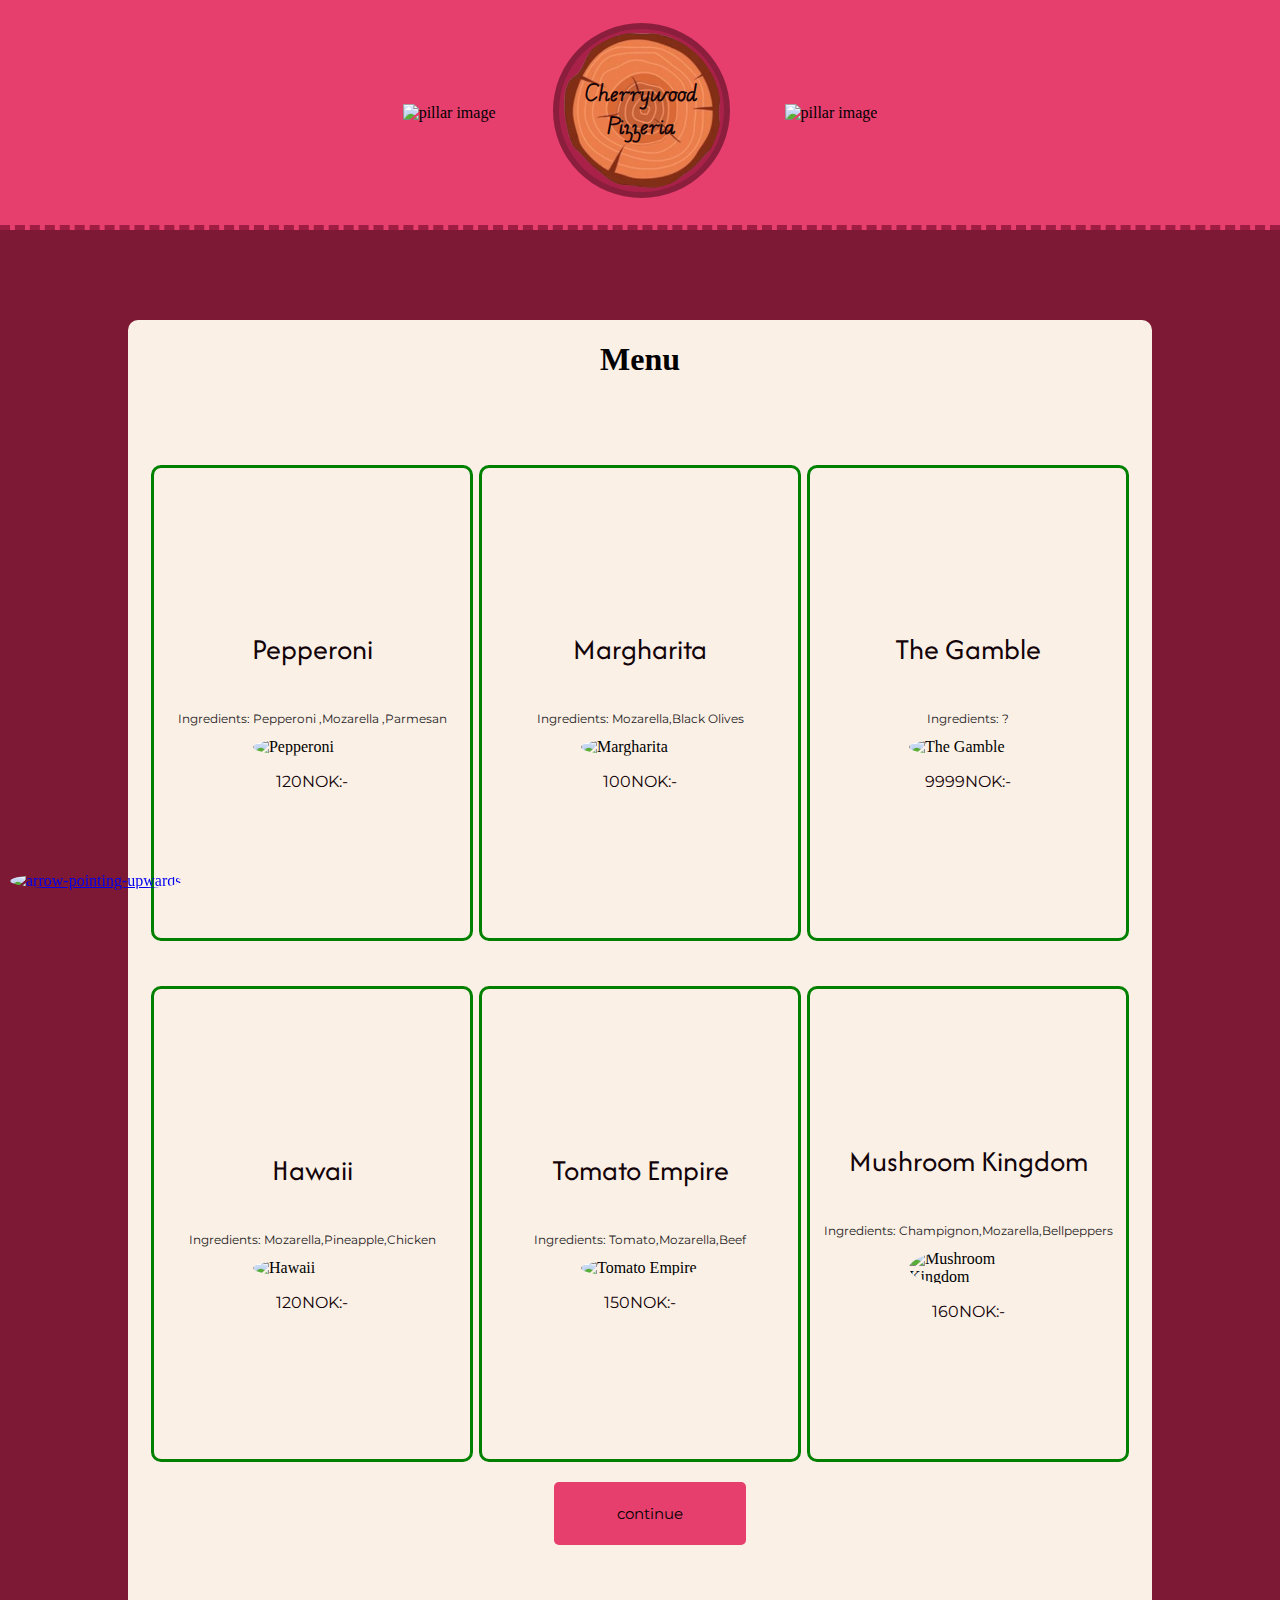
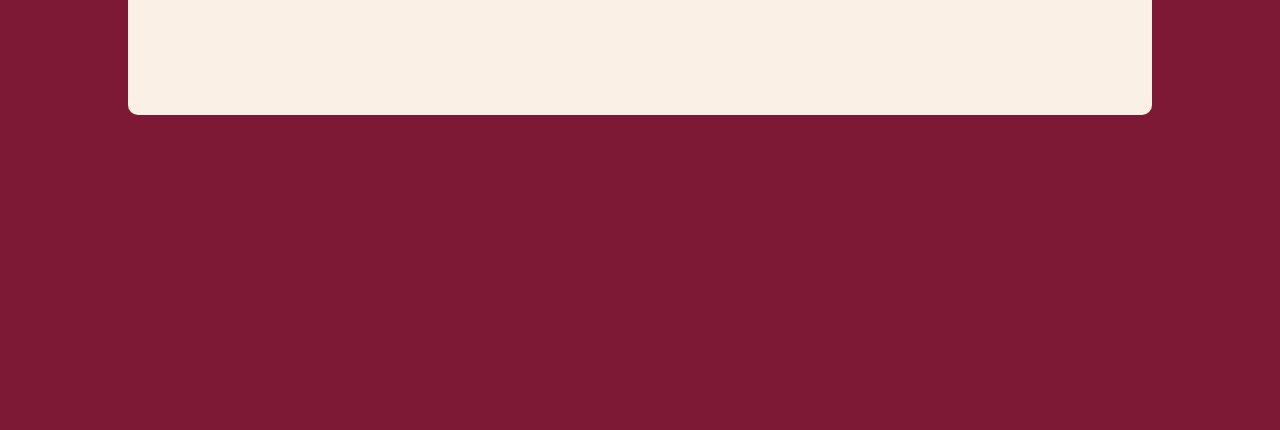
==== index.html @ 9fa5c03f "name changed for github pages" ====
<!DOCTYPE html>
<html lang="en">

<head>
    <meta charset="UTF-8">
    <meta name="viewport" content="width=device-width, initial-scale=1.0">
    <title>Document</title>
    <link rel="stylesheet" href="/css/main.css">
</head>

<body>
    <div class="wrapper">
        <a href="#header" id="anchor"><img src="/img/arrow-up.png" alt="arrow-pointing-upwards"></a>
        <div class="main-header-container" id="header">
            <div>
                <img src="/img/pillar.png" alt="pillar image" class="pillar-image">
            </div>
            <a href="#main-header-container"> 
                <div class="header-container">
                    <img src="/img/cherryLog.png" alt="Cherrywood Pizzeria Logo">
                    <h1>Cherrywood Pizzeria</h1>
                </div>
            </a>
            <div>
                <img src="/img/pillar.png" alt="pillar image" class="pillar-image">
            </div>
        </div>
        <div class="order-wrapper">
            <div class="menu-container">
                <h1 id="menu-container-header">Menu</h1>
                <div class="menu-item-container"></div>
                <div class="extras-item-container" id="extras-item-container"></div>
                <div class="drinks-item-container"></div>
                <div class="payment-item-wrapper">
                    <div class="payment-item-container"></div>
                </div>
                <div class="button-container">
                    <a href="#header"><button class="back">back</button></a>
                    <a href="#header"><button class="continue">continue</button></a>
                </div>
            </div>
        </div>
        <div class="footer-container" id="footer-area">
        </div>
    </div>
    <script src="/script/elements.js"></script>
    <script src="/script/selection.js"></script>
    <script src="/script/route.js"></script>
</body>

</html>
---- css/main.css ----
@font-face {
    font-family: 'cursive';
    src: url('/fonts/Cursive/static/cursive-Regular.ttf');
}
@font-face {
    font-family: 'montserrat';
    src: url('/fonts/Montserrat/static/Montserrat-Regular.ttf');
}
@font-face {
    font-family: 'amanda-black';
    src: url('/fonts/Amanda-black/amanda-black.regular.ttf');
}
@font-face {
    font-family: 'afacad';
    src: url('/fonts/Afacad_Flux/static/AfacadFlux-Regular.ttf');
}

body {
    margin: 0;
    padding: 0;
}
#anchor{
    position: fixed;
    bottom: 10px;
    left: 10px;
}
#anchor img{
    width: 50px;
    height: auto;
    border-radius: 50%;

}
.main-header-container {
    width: 100%;
    height: 25vh;
    background: #E63E6D;
    display: flex;
    justify-content: center;
    align-items: center;
    border: 0;
    stroke-dasharray: 1px 1px;
    border-bottom: 5px #9f1d42 solid;
    border-style: dashed;
}

.header-container {
    position: relative;
    display: inline-block;
}

.header-container img {
    width: 55%;
    height: auto;
    display: block;
    background-color: #9f1d42;
    border: 6px solid #7D1935;
    border-radius: 50%;
    padding: 3px;
    opacity: 0.85;
    margin-left: 20%;
}

.header-container h1 {
    position: absolute;
    top: 50%;
    left: 50%;
    width: 10vw;
    transform: translate(-50%, -50%);
    margin: 0;
    font-family: 'cursive';
    font-size: 19px;
    text-align: center;
    color: #130308;
}

.order-wrapper {
    width: 100%;
    min-height: 200vh;
    background: #7D1935;
    display: flex;
    justify-content: center;
}

.menu-container{
    width: 80%;
    height: fit-content;
    min-height: 155vh;
    background: #FAF0E6;
    border-radius: 10px;
    margin-top: 10vh;
}

.menu-container h1{
    padding: 0;
    text-align: center;
    font-family: 'amanda-black';
}

.menu-item-container, .extras-item-container, .drinks-item-container{
    display: flex;
    flex-wrap: wrap;
    justify-content: space-around;
    align-content: space-evenly;
    padding: 20px;
}

.menu-item{
    width: 30%;
    height: 50vh;
    margin-top: 5vh;
    border-radius: 10px;
    display: flex;
    flex-direction: column;
    justify-content: center;
    align-items: center;
    padding: 10px;
    transition: 0.3s translate;

}

.menu-item:hover, .extras-item:hover, .drink-item:hover{
    translate: -8px -8px;
    box-shadow: 2px 2px;
    color: red;
    cursor: pointer;
}

.unselected-pizza, .unselected-extras, .unselected-drink{
    border: 3px solid green;
}

.selected-pizza, .selected-extras, .selected-drink{
    border: 5px solid red;
}



.menu-item img, .extras-item img, .drink-item img{
    width: 40%;
    height: auto;
    border-radius: 50%;

}

.menu-container button{
    margin: 0;

    width: 15vw;
    height: 7vh;
    background-color: #E63E6D;
    font-family: 'montserrat';
    font-size: 15px;
    border-radius: 5px;
    border: none;

}
.menu-container .button-container{
    display: flex;
    justify-content: center;
    gap: 20px;
}
.menu-container .button-container a{
    text-decoration: none;
}

.menu-container button a{
    width: 100%;
    height: 100%;
    
}

button:hover {
    cursor: pointer;
    background-color: #f2255f;
}

button:active {
    background-color: #be385e;

}

.extras-item-container{
    display: none;
}
.pizza-name, .extras-name, .drink-name{
    font-size: 30px;
    font-family: 'afacad';
    color: #130308;
}
.pizza-ingredient{
    font-size: 12px;
    font-family: 'montserrat';
    color: #232122;
}
.pizza-price{
    color: #130308;
    font-family: 'montserrat';
}
.extras-item{
    width: 18%;
    height: 30vh;
    margin-top: 5vh;
    border-radius: 10px;
    display: flex;
    flex-direction: column;
    justify-content: center;
    align-items: center;
    padding: 10px;
    transition: 0.3s translate;
}

.extras-price{
    color: #130308;
    font-size: 20px;
    font-family: 'montserrat';
}
.drink-item{
    width: 18%;
    height: 50vh;
    margin-top: 5vh;
    border-radius: 10px;
    display: flex;
    flex-direction: column;
    justify-content: center;
    align-items: center;
    padding: 10px;
    transition: 0.3s translate;
}
.drink-size{
    display: flex;
    justify-content: space-evenly;
    
}
.size-item{
    border: 1px solid #232122;
    border-radius: 10px;
    font-family: 'montserrat';
    width: 50px;
    text-align: center;
    display: flex;
    justify-content: center;
    align-items: center;
}
.size-item .size-radio{
    height: 50px;
    width: 50px;
    position: relative;
    border-radius: 20px;
    opacity: 0;
}
.size-name{
    position: absolute;
}
.unselected-size-item{
    border: 1px solid #130308;
}

.selected-size-item{
    border: 2px solid #7D1935;
}
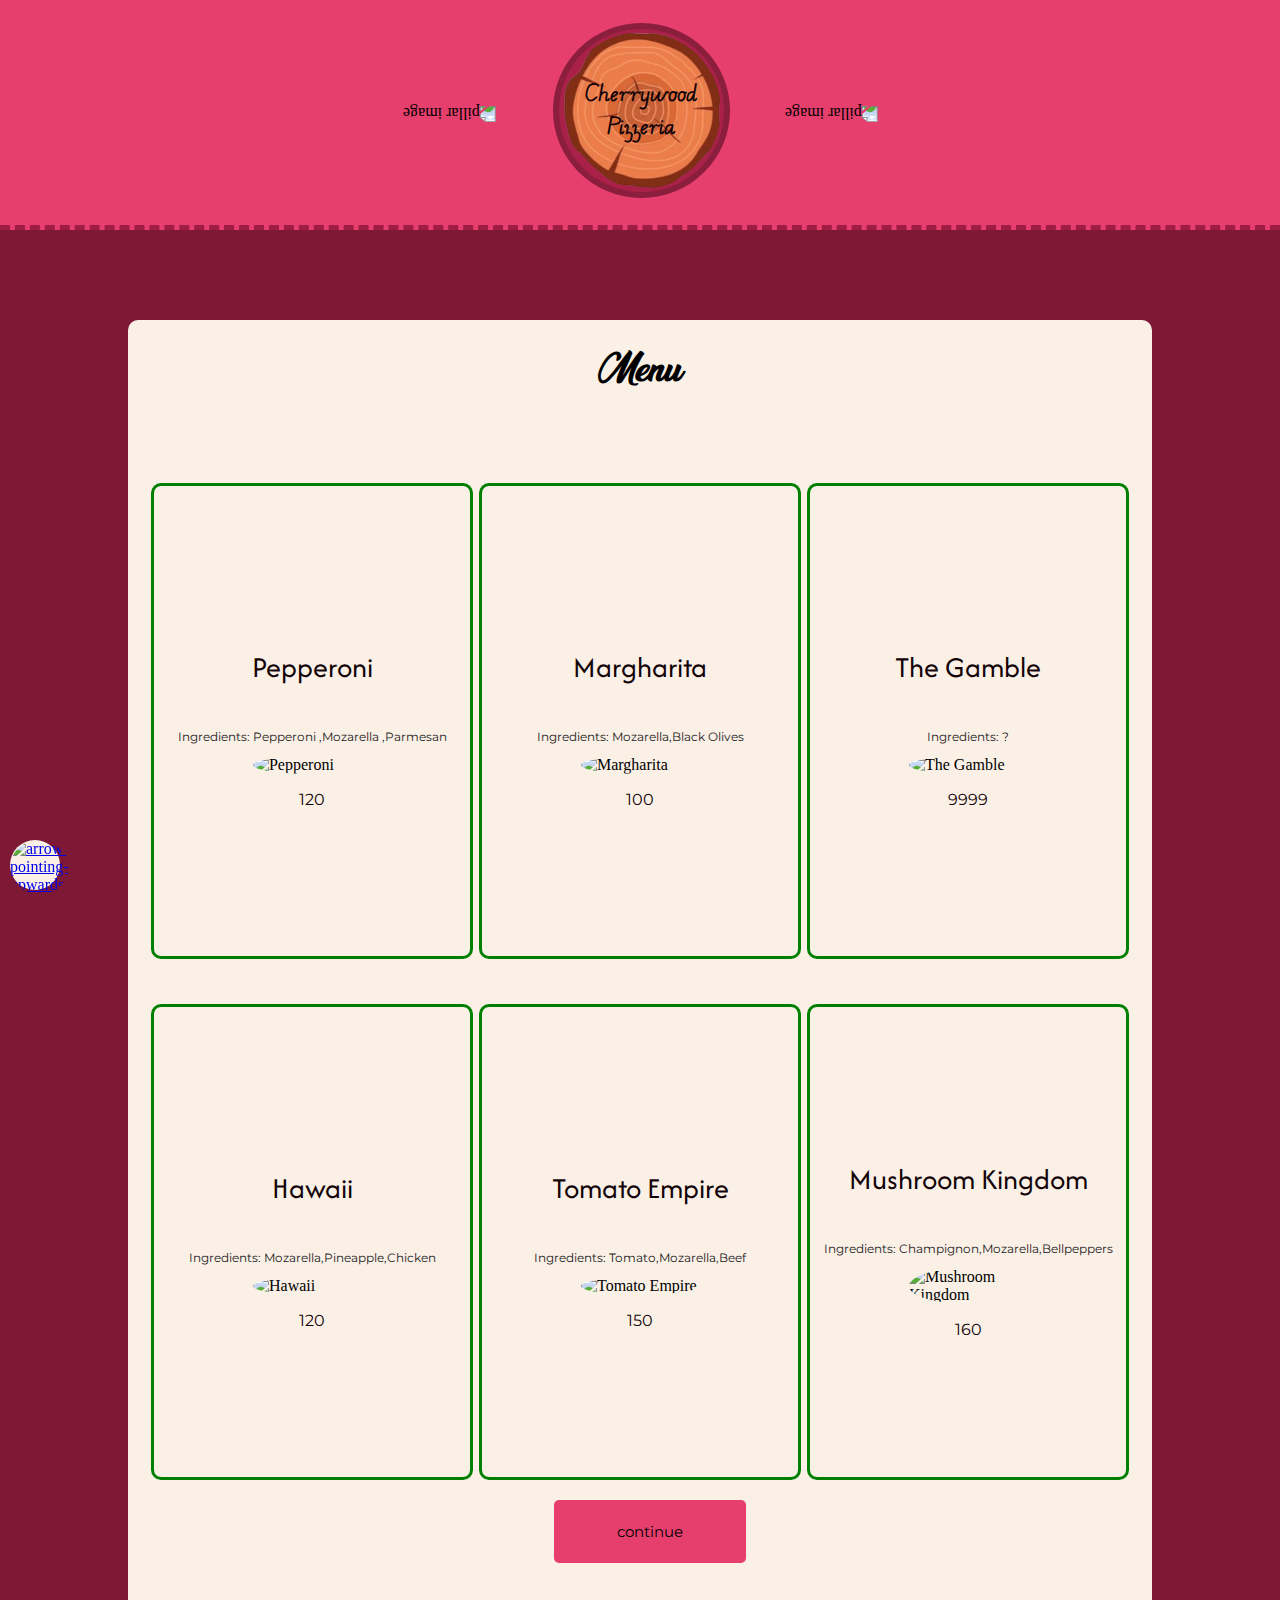
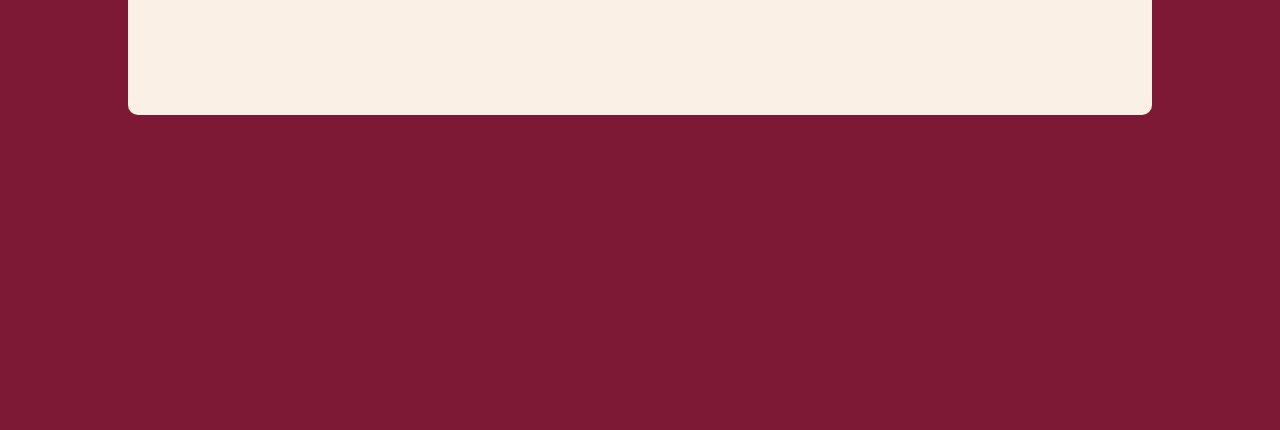
==== commit a6b931cf: "Merge branch 'main' of https://github.com/Artur8090/School-project" ====
--- a/index.html
+++ b/index.html
@@ -5,24 +5,24 @@
     <meta charset="UTF-8">
     <meta name="viewport" content="width=device-width, initial-scale=1.0">
     <title>Document</title>
-    <link rel="stylesheet" href="/css/main.css">
+    <link rel="stylesheet" href="css/main.css">
 </head>
 
 <body>
     <div class="wrapper">
-        <a href="#header" id="anchor"><img src="/img/arrow-up.png" alt="arrow-pointing-upwards"></a>
+        <a href="#header" id="anchor"><img src="img/arrow-up.png" alt="arrow-pointing-upwards"></a>
         <div class="main-header-container" id="header">
             <div>
-                <img src="/img/pillar.png" alt="pillar image" class="pillar-image">
+                <img src="img/pillar.png" alt="pillar image" class="pillar-image">
             </div>
             <a href="#main-header-container"> 
                 <div class="header-container">
-                    <img src="/img/cherryLog.png" alt="Cherrywood Pizzeria Logo">
+                    <img src="img/cherryLog.png" alt="Cherrywood Pizzeria Logo">
                     <h1>Cherrywood Pizzeria</h1>
                 </div>
             </a>
             <div>
-                <img src="/img/pillar.png" alt="pillar image" class="pillar-image">
+                <img src="img/pillar.png" alt="pillar image" class="pillar-image">
             </div>
         </div>
         <div class="order-wrapper">
@@ -43,9 +43,9 @@
         <div class="footer-container" id="footer-area">
         </div>
     </div>
-    <script src="/script/elements.js"></script>
-    <script src="/script/selection.js"></script>
-    <script src="/script/route.js"></script>
+    <script src="script/elements.js"></script>
+    <script src="script/selection.js"></script>
+    <script src="script/route.js"></script>
 </body>
 
 </html>
--- a/css/main.css
+++ b/css/main.css
@@ -1,18 +1,18 @@
 @font-face {
     font-family: 'cursive';
-    src: url('/fonts/Cursive/static/cursive-Regular.ttf');
-}
-@font-face {
-    font-family: 'montserrat';
-    src: url('/fonts/Montserrat/static/Montserrat-Regular.ttf');
+    src: url('fonts/Cursive/static/cursive-Regular.ttf');
+}
+@font-face {
+    font-family: 'montserrat';
+    src: url('fonts/Montserrat/static/Montserrat-Regular.ttf');
 }
 @font-face {
     font-family: 'amanda-black';
-    src: url('/fonts/Amanda-black/amanda-black.regular.ttf');
+    src: url('fonts/Amanda-black/amanda-black.regular.ttf');
 }
 @font-face {
     font-family: 'afacad';
-    src: url('/fonts/Afacad_Flux/static/AfacadFlux-Regular.ttf');
+    src: url('fonts/Afacad_Flux/static/AfacadFlux-Regular.ttf');
 }
 
 body {
@@ -23,12 +23,20 @@
     position: fixed;
     bottom: 10px;
     left: 10px;
+    background-color: #FAF0E6;
+    border-radius: 50%;
+    width: 50px;
+    height: 50px;
 }
 #anchor img{
-    width: 50px;
-    height: auto;
-    border-radius: 50%;
-
+    width: 100%;
+    height: 100%;
+    border-radius: 50%;
+
+}
+.pillar-image{
+    height: 190px;
+    rotate: 180deg;
 }
 .main-header-container {
     width: 100%;
@@ -132,19 +140,13 @@
 .selected-pizza, .selected-extras, .selected-drink{
     border: 5px solid red;
 }
-
-
-
 .menu-item img, .extras-item img, .drink-item img{
     width: 40%;
     height: auto;
     border-radius: 50%;
-
-}
-
+}
 .menu-container button{
     margin: 0;
-
     width: 15vw;
     height: 7vh;
     background-color: #E63E6D;
@@ -152,7 +154,7 @@
     font-size: 15px;
     border-radius: 5px;
     border: none;
-
+    transition: 0.3s width;
 }
 .menu-container .button-container{
     display: flex;
@@ -162,37 +164,37 @@
 .menu-container .button-container a{
     text-decoration: none;
 }
-
 .menu-container button a{
     width: 100%;
-    height: 100%;
-    
-}
-
+    height: 100%;   
+}
 button:hover {
     cursor: pointer;
     background-color: #f2255f;
-}
-
+    width: 250px;
+}
 button:active {
     background-color: #be385e;
-
-}
-
+}
 .extras-item-container{
     display: none;
 }
-.pizza-name, .extras-name, .drink-name{
+.pizza-name, .drink-name{
     font-size: 30px;
     font-family: 'afacad';
     color: #130308;
 }
+.extras-name{
+    font-size: 25px;
+    font-family: 'afacad';
+    color: #130308;
+}
 .pizza-ingredient{
     font-size: 12px;
     font-family: 'montserrat';
     color: #232122;
 }
-.pizza-price{
+.pizza-price, .drink-price{
     color: #130308;
     font-family: 'montserrat';
 }
@@ -208,7 +210,6 @@
     padding: 10px;
     transition: 0.3s translate;
 }
-
 .extras-price{
     color: #130308;
     font-size: 20px;
@@ -229,6 +230,7 @@
 .drink-size{
     display: flex;
     justify-content: space-evenly;
+    color: #130308;
     
 }
 .size-item{
@@ -257,4 +259,40 @@
 
 .selected-size-item{
     border: 2px solid #7D1935;
+}
+.payment-item-wrapper{
+    display: flex;
+    justify-content: center;
+
+}
+.payment-item-container{
+    width: 60%;
+    display: flex;
+    flex-direction: column;
+    background-color: white;
+    border: 2px solid #7D1935;
+    border-radius: 10px;
+    margin-bottom: 20px;
+    font-family: 'montserrat';
+    
+}
+.payment-item, .total-price-container{
+    width: 100%;
+    display: flex;
+    justify-content: center;
+}
+.payment-item .order-item-name, .total-price-container .total-text{
+    width: 20%;
+    text-align: left;
+}
+.payment-item .order-item-price, .total-price-container .total-price{
+    width: 20%;
+    text-align: right;
+}
+.total-price-container{
+    border: 0;
+    border-top: 3px solid gray;
+    border-style: dashed;
+    font-weight: bold;
+    color: #232122;
 }